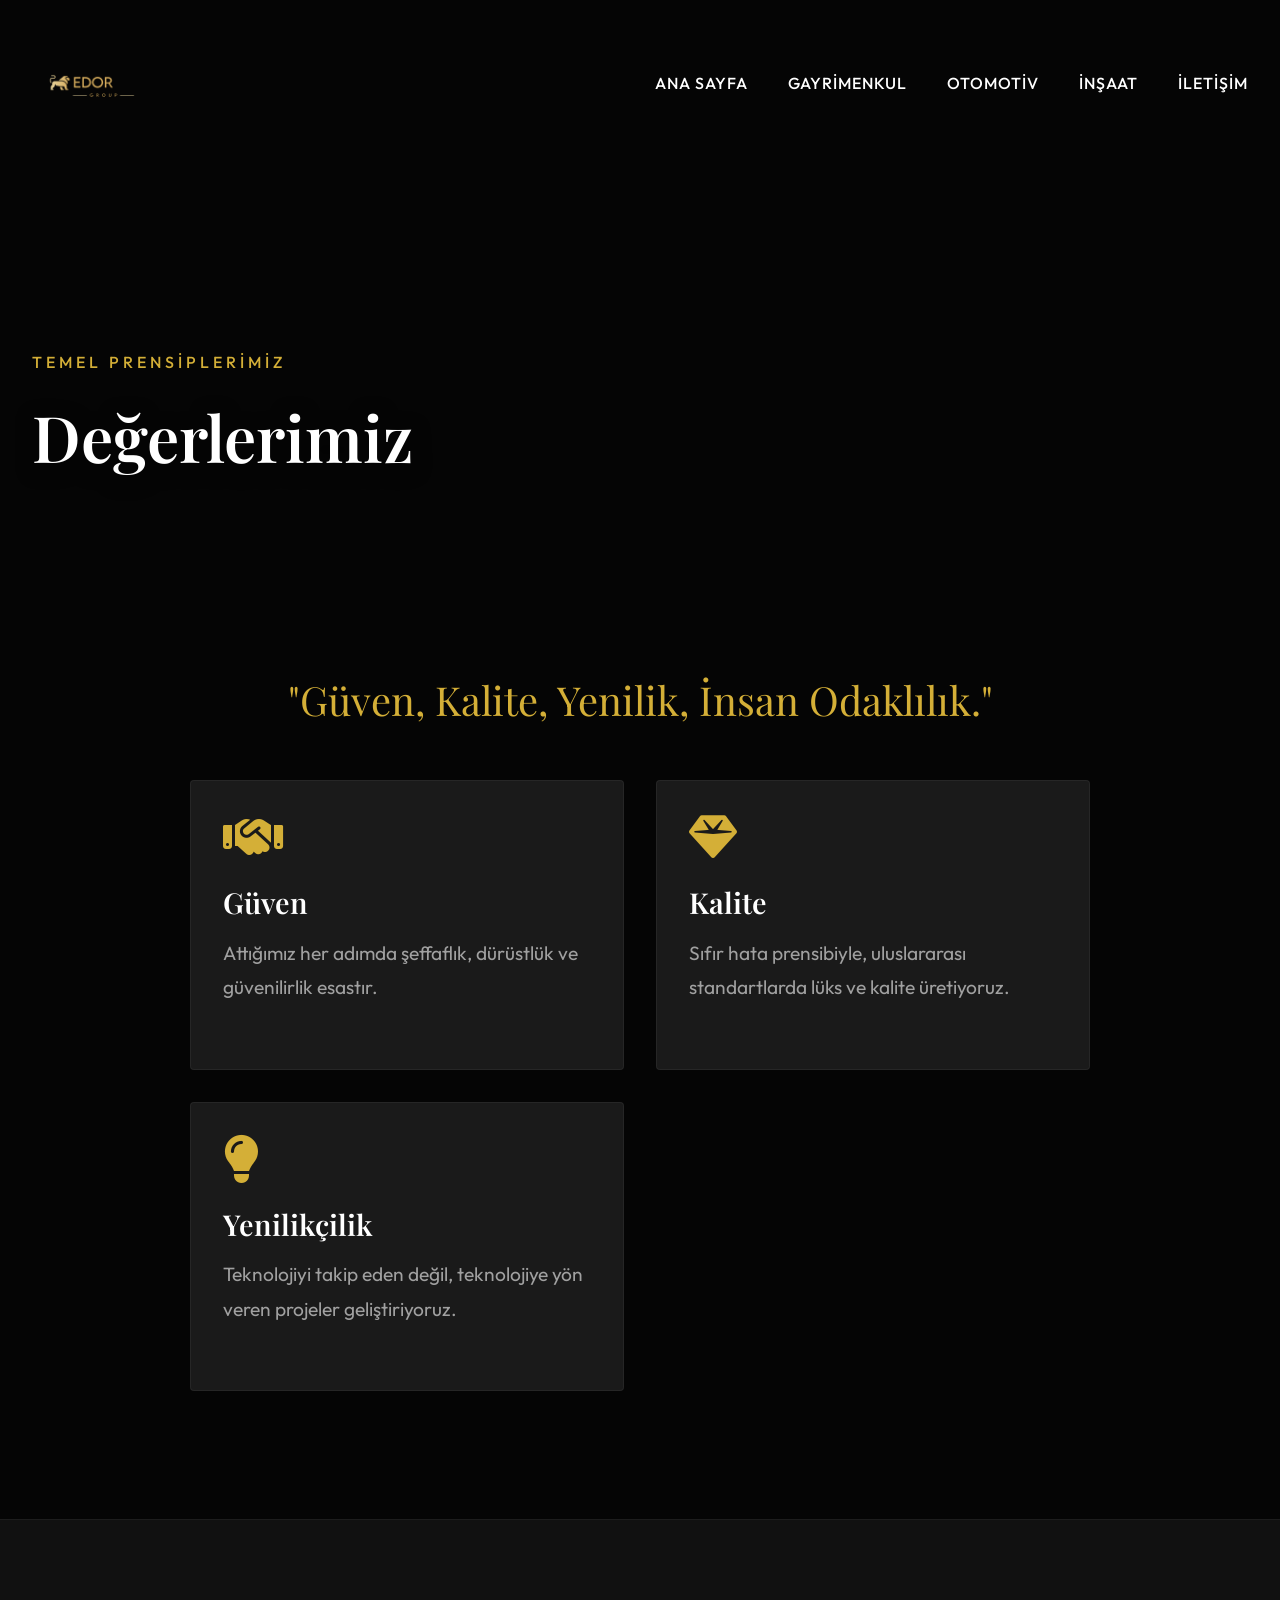
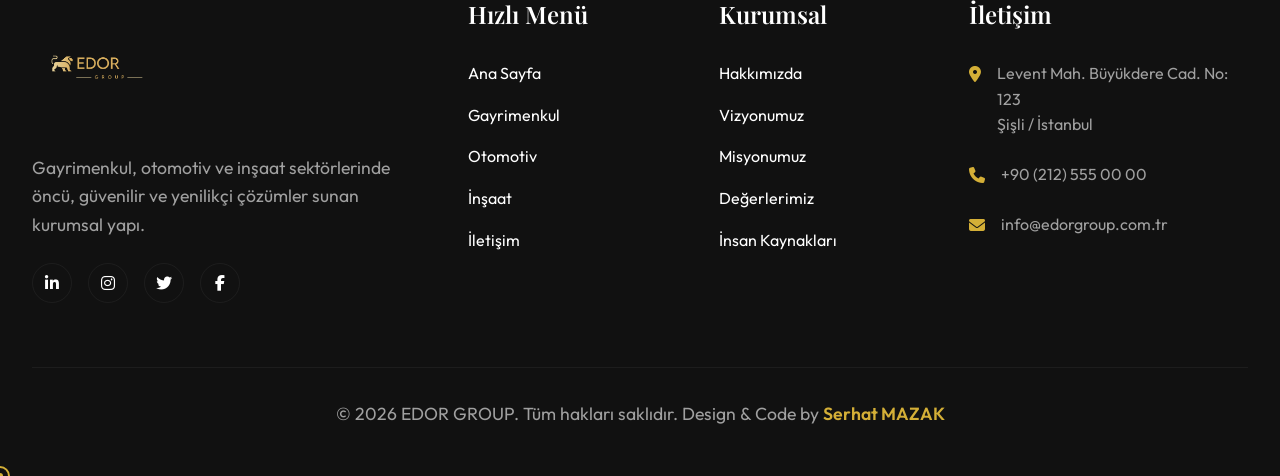
==== degerlerimiz.html @ 17ff3261 "first upload" ====
<!DOCTYPE html>
<html lang="tr">
<head>
    <meta charset="UTF-8">
    <meta name="viewport" content="width=device-width, initial-scale=1.0">
    <meta name="description" content="EDOR GROUP - Değerlerimiz">
    <title>Değerlerimiz | EDOR GROUP</title>
    <link rel="icon" href="assets/images/favicocn.png" type="image/png">
    
    <!-- CSS -->
    <link rel="stylesheet" href="assets/css/style.css">
    
    <!-- AOS Animation -->
    <link href="https://unpkg.com/aos@2.3.1/dist/aos.css" rel="stylesheet">
    
    <!-- Font Awesome -->
    <link rel="stylesheet" href="https://cdnjs.cloudflare.com/ajax/libs/font-awesome/6.4.0/css/all.min.css">
    
    <style>
        .page-header {
            height: 60vh;
            background: linear-gradient(to bottom, rgba(5,5,5,0.4) 0%, rgba(5,5,5,1) 100%), url('https://images.unsplash.com/photo-1552664730-d307ca884978?q=80&w=2070&auto=format&fit=crop') center/cover no-repeat;
            display: flex;
            align-items: flex-end;
            padding-bottom: 4rem;
        }
        
        .corp-content {
            max-width: 900px;
            margin: 0 auto;
            text-align: center;
        }
        
        .corp-content p {
            font-size: 1.2rem;
            line-height: 1.8;
            margin-bottom: 2rem;
            color: var(--text-secondary);
        }
        
        .highlight-text {
            font-family: var(--font-heading);
            font-size: 2.5rem;
            color: var(--accent-gold);
            margin-bottom: 2rem;
        }
    </style>
</head>
<body>

    <!-- Header -->
    <header class="header">
        <div class="container nav-container">
            <a href="index.html" class="logo"><img src="assets/images/logo.png" alt="EDOR GROUP Logo" class="site-logo"></a>
            
            <nav class="nav-links">
                <a href="index.html">Ana Sayfa</a>
                <a href="gayrimenkul.html">Gayrimenkul</a>
                <a href="otomotiv.html">Otomotiv</a>
                <a href="insaat.html">İnşaat</a>
                <a href="iletisim.html">İletişim</a>
            </nav>

            <button class="mobile-menu-btn">
                <div class="hamburger"></div>
            </button>
        </div>
    </header>

    <!-- Page Header -->
    <section class="page-header">
        <div class="container" data-aos="fade-up">
            <span class="hero-subtitle">Temel Prensiplerimiz</span>
            <h1 class="hero-title" style="font-size: 4rem; margin-bottom: 0;">Değerlerimiz</h1>
        </div>
    </section>

    <!-- Content Section -->
    <section class="section">
        <div class="container">
            <div class="corp-content" data-aos="fade-up">
                <div class="highlight-text">"Güven, Kalite, Yenilik, İnsan Odaklılık."</div>
                
            <div class="services-grid" style="margin-top: 3rem; text-align: left;">
                <div class="service-card" style="padding: 2rem;">
                    <i class="fa-solid fa-handshake service-icon"></i>
                    <h3>Güven</h3>
                    <p>Attığımız her adımda şeffaflık, dürüstlük ve güvenilirlik esastır.</p>
                </div>
                <div class="service-card" style="padding: 2rem;">
                    <i class="fa-solid fa-gem service-icon"></i>
                    <h3>Kalite</h3>
                    <p>Sıfır hata prensibiyle, uluslararası standartlarda lüks ve kalite üretiyoruz.</p>
                </div>
                <div class="service-card" style="padding: 2rem;">
                    <i class="fa-solid fa-lightbulb service-icon"></i>
                    <h3>Yenilikçilik</h3>
                    <p>Teknolojiyi takip eden değil, teknolojiye yön veren projeler geliştiriyoruz.</p>
                </div>
            </div>
        
            </div>
        </div>
    </section>

    <!-- Footer -->
    <footer class="footer">
        <div class="container">
            <div class="footer-grid">
                <div class="footer-about">
                    <a href="index.html" class="logo"><img src="assets/images/logo.png" alt="EDOR GROUP Logo" class="site-logo"></a>
                    <p>Gayrimenkul, otomotiv ve inşaat sektörlerinde öncü, güvenilir ve yenilikçi çözümler sunan kurumsal yapı.</p>
                    <div class="footer-socials">
                        <a href="#"><i class="fa-brands fa-linkedin-in"></i></a>
                        <a href="#"><i class="fa-brands fa-instagram"></i></a>
                        <a href="#"><i class="fa-brands fa-twitter"></i></a>
                        <a href="#"><i class="fa-brands fa-facebook-f"></i></a>
                    </div>
                </div>
                
                <div class="footer-links">
                    <h3 class="footer-title">Hızlı Menü</h3>
                    <ul>
                        <li><a href="index.html">Ana Sayfa</a></li>
                        <li><a href="gayrimenkul.html">Gayrimenkul</a></li>
                        <li><a href="otomotiv.html">Otomotiv</a></li>
                        <li><a href="insaat.html">İnşaat</a></li>
                        <li><a href="iletisim.html">İletişim</a></li>
                    </ul>
                </div>
                
                <div class="footer-links">
                    <h3 class="footer-title">Kurumsal</h3>
                    <ul>
                        <li><a href="hakkimizda.html">Hakkımızda</a></li>
                        <li><a href="vizyonumuz.html">Vizyonumuz</a></li>
                        <li><a href="misyonumuz.html">Misyonumuz</a></li>
                        <li><a href="degerlerimiz.html">Değerlerimiz</a></li>
                        <li><a href="insan-kaynaklari.html">İnsan Kaynakları</a></li>
                    </ul>
                </div>
                
                <div class="footer-contact">
                    <h3 class="footer-title">İletişim</h3>
                    <ul>
                        <li>
                            <i class="fa-solid fa-location-dot"></i>
                            <span>Levent Mah. Büyükdere Cad. No: 123<br>Şişli / İstanbul</span>
                        </li>
                        <li>
                            <i class="fa-solid fa-phone"></i>
                            <span>+90 (212) 555 00 00</span>
                        </li>
                        <li>
                            <i class="fa-solid fa-envelope"></i>
                            <span>info@edorgroup.com.tr</span>
                        </li>
                    </ul>
                </div>
            </div>
            
            <div class="footer-bottom">
                <p>&copy; 2026 EDOR GROUP. Tüm hakları saklıdır. Design & Code by <a href="https://serhatmazak.com/" target="_blank" class="footer-credit">Serhat MAZAK</a></p>
            </div>
        </div>
    </footer>

    <!-- Scripts -->
    <script src="https://unpkg.com/aos@2.3.1/dist/aos.js"></script>
    <script src="assets/js/main.js"></script>
</body>
</html>
---- assets/css/style.css ----
@import url('https://fonts.googleapis.com/css2?family=Outfit:wght@300;400;500;600;700&family=Playfair+Display:ital,wght@0,400;0,600;0,700;1,400&display=swap');

:root {
  /* Colors */
  --bg-dark: #050505;
  --bg-secondary: #111111;
  --bg-card: #1a1a1a;
  --text-primary: #ffffff;
  --text-secondary: #a0a0a0;
  --accent-gold: #d4af37;
  --accent-gold-hover: #b5952f;
  
  /* Glassmorphism */
  --glass-bg: rgba(17, 17, 17, 0.7);
  --glass-border: rgba(255, 255, 255, 0.05);
  --glass-shadow: 0 8px 32px 0 rgba(0, 0, 0, 0.37);
  
  /* Typography */
  --font-main: 'Outfit', sans-serif;
  --font-heading: 'Playfair Display', serif;
  
  /* Transitions */
  --transition-smooth: all 0.4s cubic-bezier(0.16, 1, 0.3, 1);
  --transition-bounce: all 0.5s cubic-bezier(0.68, -0.55, 0.26, 1.55);
}

* {
  margin: 0;
  padding: 0;
  box-sizing: border-box;
}

html {
  scroll-behavior: smooth;
  font-size: 16px;
  overflow-x: hidden;
}

body {
  font-family: var(--font-main);
  background-color: var(--bg-dark);
  color: var(--text-primary);
  line-height: 1.6;
  overflow-x: hidden;
  cursor: none; /* Custom cursor */
  width: 100%;
}

/* Custom Cursor */
.cursor {
  width: 20px;
  height: 20px;
  border: 2px solid var(--accent-gold);
  border-radius: 50%;
  position: fixed;
  pointer-events: none;
  z-index: 9999;
  transform: translate(-50%, -50%);
  transition: width 0.3s, height 0.3s, background-color 0.3s;
}

.cursor.hovering {
  width: 40px;
  height: 40px;
  background-color: rgba(212, 175, 55, 0.2);
}

.cursor-dot {
  width: 6px;
  height: 6px;
  background-color: var(--accent-gold);
  border-radius: 50%;
  position: fixed;
  pointer-events: none;
  z-index: 10000;
  transform: translate(-50%, -50%);
}

/* Typography */
h1, h2, h3, h4, h5, h6 {
  font-family: var(--font-heading);
  font-weight: 600;
  line-height: 1.2;
}

h1 {
  font-size: 4rem;
  margin-bottom: 1rem;
}

h2 {
  font-size: 3rem;
  margin-bottom: 1.5rem;
}

h3 {
  font-size: 2rem;
  margin-bottom: 1rem;
}

p {
  color: var(--text-secondary);
  font-size: 1.1rem;
  margin-bottom: 1rem;
}

a {
  text-decoration: none;
  color: inherit;
  transition: var(--transition-smooth);
}

ul {
  list-style: none;
}

img {
  max-width: 100%;
  height: auto;
  display: block;
}

/* Utility Classes */
.container {
  width: 100%;
  max-width: 1320px;
  margin: 0 auto;
  padding: 0 2rem;
}

.section {
  padding: 8rem 0;
}

.text-center {
  text-align: center;
}

.text-gold {
  color: var(--accent-gold);
}

/* Buttons */
.btn {
  display: inline-block;
  padding: 1rem 2.5rem;
  font-family: var(--font-main);
  font-weight: 500;
  font-size: 1rem;
  text-transform: uppercase;
  letter-spacing: 1px;
  cursor: pointer;
  border-radius: 0;
  transition: var(--transition-smooth);
  position: relative;
  overflow: hidden;
  z-index: 1;
}

.btn-primary {
  background-color: var(--accent-gold);
  color: var(--bg-dark);
  border: 1px solid var(--accent-gold);
}

.btn-primary::before {
  content: '';
  position: absolute;
  top: 0;
  left: 0;
  width: 0%;
  height: 100%;
  background-color: var(--text-primary);
  transition: var(--transition-smooth);
  z-index: -1;
}

.btn-primary:hover::before {
  width: 100%;
}

.btn-primary:hover {
  color: var(--bg-dark);
  border-color: var(--text-primary);
}

.btn-outline {
  background-color: transparent;
  color: var(--text-primary);
  border: 1px solid var(--text-primary);
}

.btn-outline:hover {
  background-color: var(--text-primary);
  color: var(--bg-dark);
}

/* Header */
.header {
  position: fixed;
  top: 0;
  left: 0;
  width: 100%;
  z-index: 1000;
  transition: var(--transition-smooth);
  padding: 1.5rem 0;
}

.header.scrolled {
  background: var(--glass-bg);
  backdrop-filter: blur(10px);
  -webkit-backdrop-filter: blur(10px);
  border-bottom: 1px solid var(--glass-border);
  padding: 1rem 0;
  box-shadow: var(--glass-shadow);
}

.nav-container {
  display: flex;
  justify-content: space-between;
  align-items: center;
}

.logo {
  display: flex;
  align-items: center;
}

.site-logo {
  height: 120px;
  width: auto;
  object-fit: contain;
}

.nav-links {
  display: flex;
  gap: 2.5rem;
}

.nav-links a {
  font-size: 1rem;
  font-weight: 500;
  text-transform: uppercase;
  letter-spacing: 1px;
  position: relative;
}

.nav-links a::after {
  content: '';
  position: absolute;
  bottom: -5px;
  left: 0;
  width: 0;
  height: 2px;
  background-color: var(--accent-gold);
  transition: var(--transition-smooth);
}

.nav-links a:hover::after,
.nav-links a.active::after {
  width: 100%;
}

.nav-links a:hover,
.nav-links a.active {
  color: var(--accent-gold);
}

.mobile-menu-btn {
  display: none;
  background: none;
  border: none;
  cursor: pointer;
  z-index: 1001;
}

.hamburger {
  width: 30px;
  height: 2px;
  background-color: var(--text-primary);
  position: relative;
  transition: var(--transition-smooth);
}

.hamburger::before,
.hamburger::after {
  content: '';
  position: absolute;
  left: 0;
  width: 30px;
  height: 2px;
  background-color: var(--text-primary);
  transition: var(--transition-smooth);
}

.hamburger::before {
  top: -8px;
}

.hamburger::after {
  top: 8px;
}

.mobile-menu-btn.active .hamburger {
  background-color: transparent;
}

.mobile-menu-btn.active .hamburger::before {
  top: 0;
  transform: rotate(45deg);
}

.mobile-menu-btn.active .hamburger::after {
  top: 0;
  transform: rotate(-45deg);
}

/* Hero Section */
.hero {
  height: 100vh;
  position: relative;
  display: flex;
  align-items: center;
  justify-content: center;
  overflow: hidden;
}

.hero-bg {
  position: absolute;
  top: 0;
  left: 0;
  width: 100%;
  height: 100%;
  z-index: -2;
  background-color: var(--bg-dark);
}

.hero-bg img, .hero-bg video {
  width: 100%;
  height: 100%;
  object-fit: cover;
  opacity: 0.5;
}

.hero-overlay {
  position: absolute;
  top: 0;
  left: 0;
  width: 100%;
  height: 100%;
  background: linear-gradient(to bottom, rgba(5,5,5,0.3) 0%, rgba(5,5,5,0.9) 100%);
  z-index: -1;
}

.hero-content {
  text-align: center;
  max-width: 900px;
  z-index: 1;
}

.hero-subtitle {
  font-family: var(--font-main);
  text-transform: uppercase;
  letter-spacing: 4px;
  color: var(--accent-gold);
  font-weight: 500;
  margin-bottom: 1.5rem;
  display: block;
}

.hero-title {
  font-size: 5rem;
  margin-bottom: 1.5rem;
  text-shadow: 0 4px 20px rgba(0,0,0,0.5);
}

.hero-text {
  font-size: 1.2rem;
  margin-bottom: 3rem;
  color: var(--text-primary);
  opacity: 0.9;
}

.hero-btns {
  display: flex;
  gap: 1.5rem;
  justify-content: center;
}

/* Services Section */
.services-grid {
  display: grid;
  grid-template-columns: repeat(auto-fit, minmax(300px, 1fr));
  gap: 2rem;
  margin-top: 4rem;
}

.service-card {
  background: var(--bg-card);
  border: 1px solid var(--glass-border);
  padding: 3rem 2rem;
  border-radius: 4px;
  transition: var(--transition-smooth);
  position: relative;
  overflow: hidden;
}

.service-card::before {
  content: '';
  position: absolute;
  top: 0;
  left: 0;
  width: 100%;
  height: 100%;
  background: linear-gradient(45deg, transparent, rgba(212, 175, 55, 0.05), transparent);
  transform: translateX(-100%);
  transition: transform 0.6s;
}

.service-card:hover::before {
  transform: translateX(100%);
}

.service-card:hover {
  transform: translateY(-10px);
  box-shadow: var(--glass-shadow);
  border-color: rgba(212, 175, 55, 0.3);
}

.service-icon {
  font-size: 3rem;
  color: var(--accent-gold);
  margin-bottom: 1.5rem;
  display: inline-block;
  transition: var(--transition-smooth);
}

.service-card:hover .service-icon {
  transform: scale(1.1);
}

.service-card h3 {
  font-size: 1.8rem;
  margin-bottom: 1rem;
}

.service-card p {
  margin-bottom: 2rem;
}

.btn-link {
  color: var(--accent-gold);
  text-transform: uppercase;
  font-size: 0.9rem;
  font-weight: 600;
  letter-spacing: 1px;
  display: flex;
  align-items: center;
  gap: 0.5rem;
}

.btn-link i {
  transition: var(--transition-smooth);
}

.btn-link:hover i {
  transform: translateX(5px);
}

/* Corporate Section */
.corporate-wrap {
  display: grid;
  grid-template-columns: 1fr 1fr;
  gap: 4rem;
  align-items: center;
}

.corporate-img {
  position: relative;
}

.corporate-img img {
  border-radius: 4px;
  position: relative;
  z-index: 1;
}

.corporate-img::after {
  content: '';
  position: absolute;
  top: -20px;
  right: -20px;
  width: 100%;
  height: 100%;
  border: 2px solid var(--accent-gold);
  z-index: 0;
  border-radius: 4px;
}

.section-subtitle {
  color: var(--accent-gold);
  text-transform: uppercase;
  letter-spacing: 2px;
  font-size: 0.9rem;
  margin-bottom: 1rem;
  display: block;
}

/* Statistics */
.stats-section {
  background-color: var(--bg-secondary);
  border-top: 1px solid var(--glass-border);
  border-bottom: 1px solid var(--glass-border);
}

.stats-grid {
  display: grid;
  grid-template-columns: repeat(auto-fit, minmax(200px, 1fr));
  gap: 2rem;
  text-align: center;
}

.stat-item {
  padding: 2rem;
}

.stat-number {
  font-family: var(--font-heading);
  font-size: 3.5rem;
  color: var(--accent-gold);
  font-weight: 700;
  margin-bottom: 0.5rem;
  display: flex;
  justify-content: center;
  align-items: center;
}

.stat-text {
  text-transform: uppercase;
  letter-spacing: 1px;
  font-size: 0.9rem;
  color: var(--text-primary);
}

/* CTA Section */
.cta-section {
  background: linear-gradient(rgba(5,5,5,0.8), rgba(5,5,5,0.8)), url('../images/cta-bg.jpg') center/cover no-repeat;
  text-align: center;
  padding: 8rem 0;
  position: relative;
}

.cta-section::before {
  content: '';
  position: absolute;
  top: 0;
  left: 0;
  width: 100%;
  height: 100%;
  background: radial-gradient(circle, rgba(212,175,55,0.1) 0%, rgba(5,5,5,0) 70%);
}

.cta-content {
  position: relative;
  z-index: 1;
  max-width: 800px;
  margin: 0 auto;
}

.cta-content h2 {
  font-size: 3.5rem;
}

/* Footer */
.footer {
  background-color: var(--bg-secondary);
  padding: 5rem 0 2rem;
  border-top: 1px solid var(--glass-border);
}

.footer-grid {
  display: grid;
  grid-template-columns: 2fr 1fr 1fr 1.5fr;
  gap: 4rem;
  margin-bottom: 4rem;
}

.footer-about .site-logo {
  height: 130px;
  margin-bottom: 1.5rem;
}

.footer-about p {
  margin-top: 0;
}

.footer-socials {
  display: flex;
  gap: 1rem;
  margin-top: 1.5rem;
}

.footer-socials a {
  width: 40px;
  height: 40px;
  border: 1px solid var(--glass-border);
  display: flex;
  align-items: center;
  justify-content: center;
  border-radius: 50%;
  transition: var(--transition-smooth);
}

.footer-socials a:hover {
  background-color: var(--accent-gold);
  color: var(--bg-dark);
  border-color: var(--accent-gold);
}

.footer-title {
  font-family: var(--font-heading);
  font-size: 1.5rem;
  margin-bottom: 2rem;
  color: var(--text-primary);
}

.footer-links li {
  margin-bottom: 1rem;
}

.footer-links a:hover {
  color: var(--accent-gold);
  padding-left: 5px;
}

.footer-contact li {
  display: flex;
  align-items: flex-start;
  gap: 1rem;
  margin-bottom: 1.5rem;
  color: var(--text-secondary);
}

.footer-contact i {
  color: var(--accent-gold);
  margin-top: 5px;
}

.footer-bottom {
  text-align: center;
  padding-top: 2rem;
  border-top: 1px solid var(--glass-border);
  color: var(--text-secondary);
  font-size: 0.9rem;
}

/* Footer Credit */
.footer-credit {
  color: var(--accent-gold);
  font-weight: 600;
  position: relative;
  transition: var(--transition-smooth);
}

.footer-credit::after {
  content: '';
  position: absolute;
  bottom: -2px;
  left: 0;
  width: 0;
  height: 2px;
  background-color: var(--accent-gold);
  transition: var(--transition-smooth);
}

.footer-credit:hover::after {
  width: 100%;
}

.footer-credit:hover {
  text-shadow: 0 0 10px rgba(212, 175, 55, 0.5);
}

/* Responsive */
@media (max-width: 991px) {
  h1 { font-size: 3rem; }
  h2 { font-size: 2.5rem; }
  .hero-title { font-size: 3.5rem; }
  
  .corporate-wrap {
    grid-template-columns: 1fr;
  }
  
  .footer-grid {
    grid-template-columns: 1fr 1fr;
  }
}

body.menu-open {
  overflow: hidden;
}

/* Hide mobile specific nav items on desktop */
.mobile-menu-header, .mobile-menu-footer {
  display: none;
}

@media (max-width: 768px) {
  body { cursor: auto; }
  .cursor, .cursor-dot { display: none; }
  
  .header {
    padding: 1rem 0;
  }
  
  .site-logo {
    height: 60px;
  }
  
  .mobile-menu-btn { 
    display: block; 
    position: relative;
    z-index: 1002;
  }
  
  .menu-overlay {
    position: fixed;
    top: 0;
    left: 0;
    width: 100vw;
    height: 100vh;
    background: rgba(0, 0, 0, 0.6);
    backdrop-filter: blur(5px);
    -webkit-backdrop-filter: blur(5px);
    z-index: 998;
    opacity: 0;
    visibility: hidden;
    transition: var(--transition-smooth);
  }

  .menu-overlay.active {
    opacity: 1;
    visibility: visible;
  }
  
  .nav-links {
    position: fixed;
    top: 0;
    right: 0;
    width: 75%;
    max-width: 320px;
    height: 100vh;
    background: var(--bg-card);
    border-left: 1px solid var(--glass-border);
    box-shadow: -10px 0 30px rgba(0,0,0,0.5);
    flex-direction: column;
    justify-content: flex-start;
    align-items: flex-start;
    padding: 5rem 1.5rem 1.5rem 1.5rem;
    transform: translateX(100%);
    transition: transform 0.5s cubic-bezier(0.77, 0, 0.175, 1);
    z-index: 1000;
    overflow-y: auto;
  }
  
  .nav-links.active {
    transform: translateX(0);
  }
  
  .nav-links a {
    font-size: 1.2rem;
    margin: 1rem 0;
    width: 100%;
  }

  .mobile-menu-header {
    display: block;
    margin-bottom: 2rem;
    width: 100%;
    padding-bottom: 1rem;
    border-bottom: 1px solid var(--glass-border);
  }

  .mobile-menu-header .site-logo {
    height: 50px;
  }

  .mobile-menu-footer {
    display: flex;
    flex-direction: column;
    margin-top: auto;
    width: 100%;
    padding-top: 2rem;
    gap: 1.5rem;
  }

  .mobile-socials {
    margin-top: 0;
    justify-content: flex-start;
  }

  .mobile-contact-btn {
    text-align: center;
    width: 100%;
    padding: 1rem;
    font-size: 0.9rem;
    display: block;
  }
  
  h1 { font-size: 2.5rem; }
  h2 { font-size: 2rem; }
  .hero-title { font-size: 2.8rem; }
  .hero-text { font-size: 1rem; }
  
  .hero-btns {
    flex-direction: column;
  }
  
  .footer-grid {
    grid-template-columns: 1fr;
    gap: 2rem;
  }
  
  .services-grid {
    grid-template-columns: 1fr;
  }
  
  .stats-grid {
    grid-template-columns: 1fr;
    gap: 3rem;
  }
}
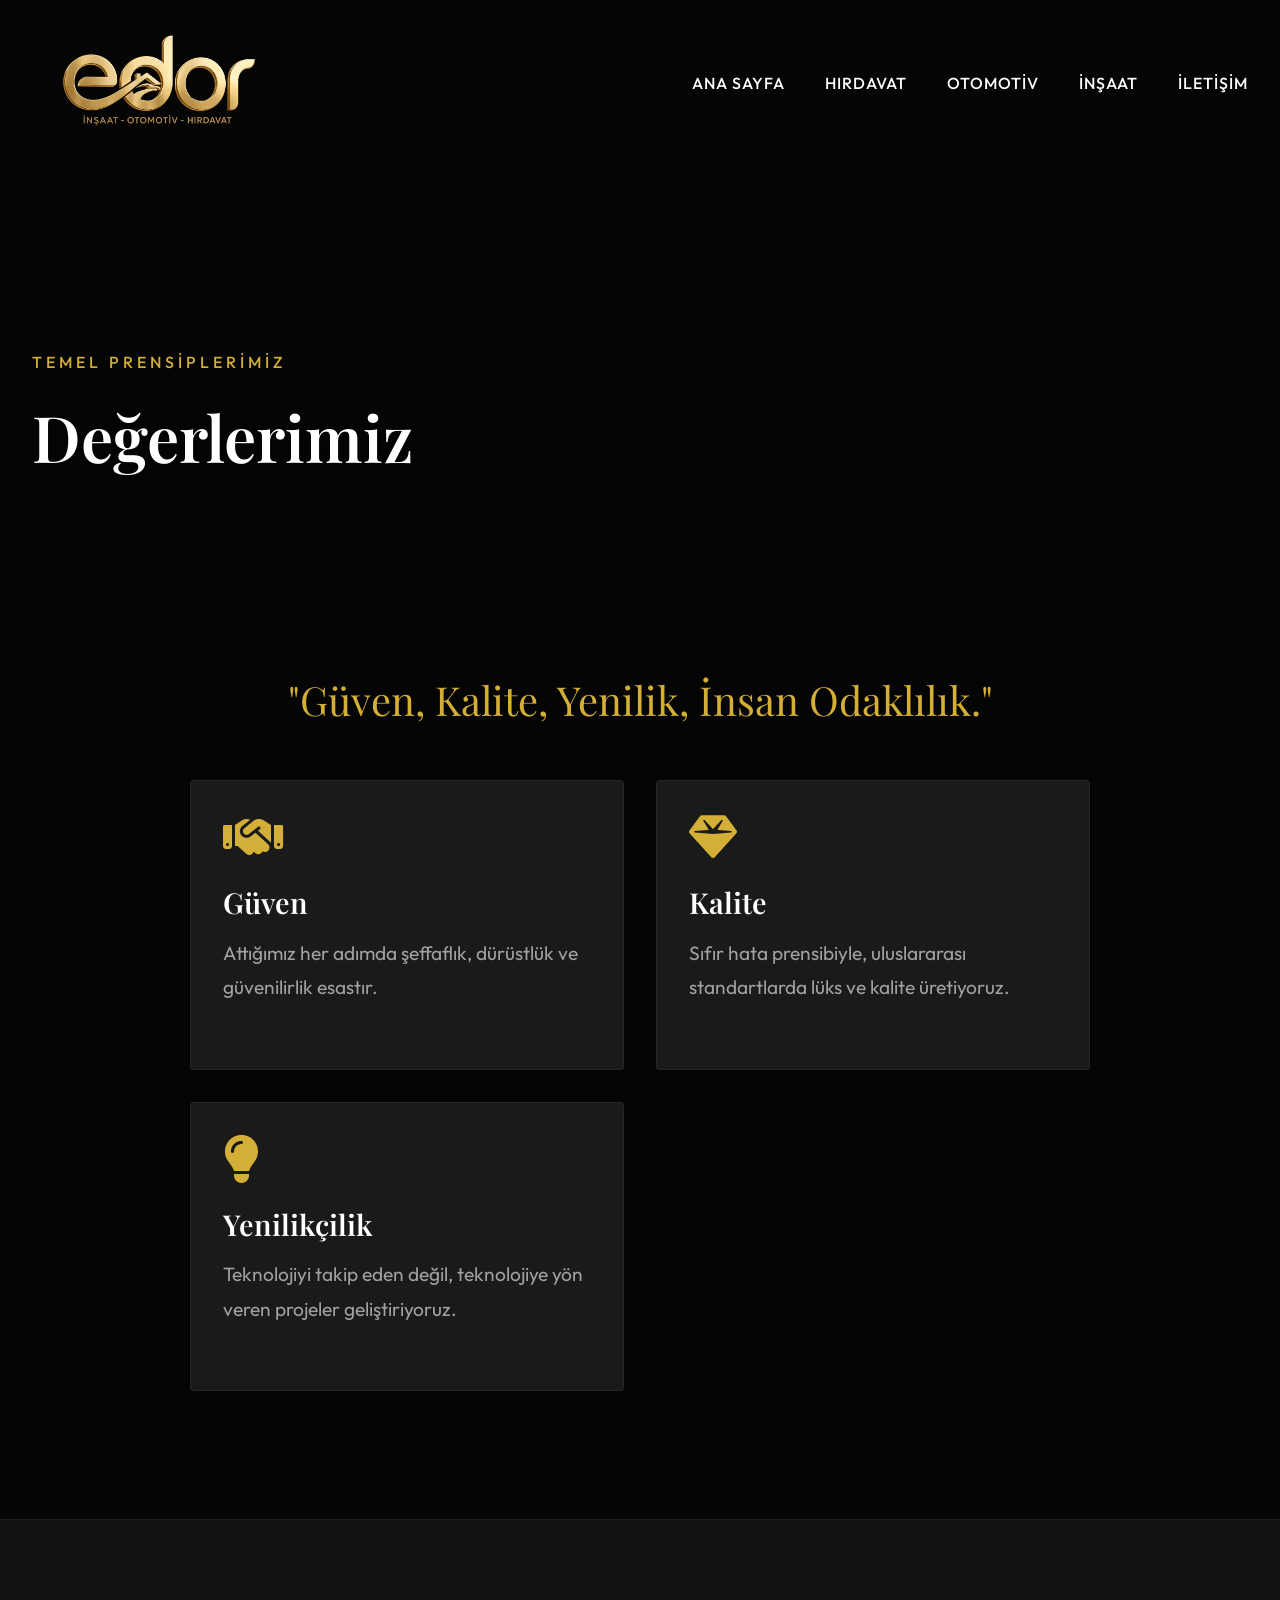
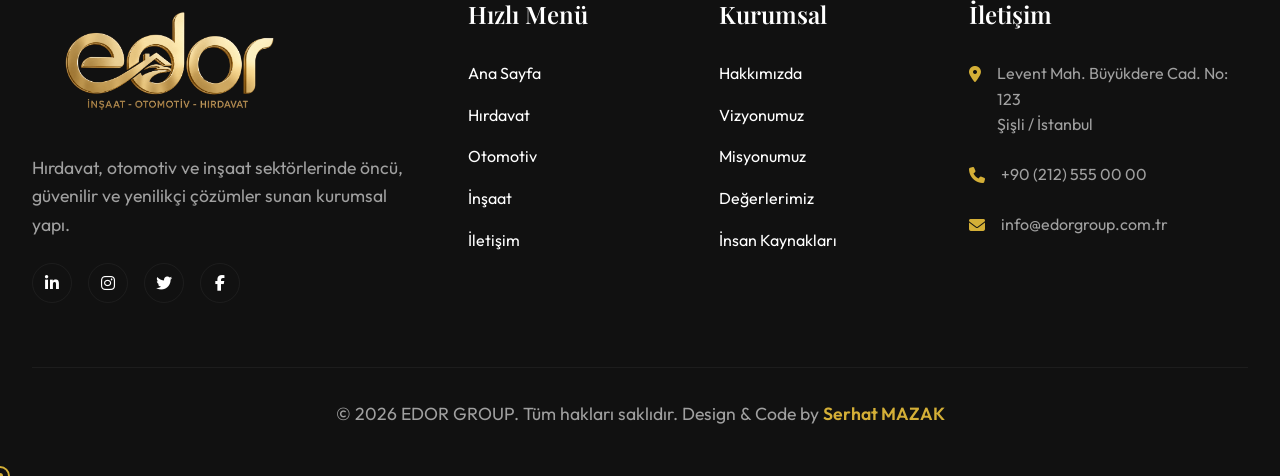
==== commit 46dea6d7: "site update" ====
--- a/degerlerimiz.html
+++ b/degerlerimiz.html
@@ -48,14 +48,23 @@
 </head>
 <body>
 
+    <!-- Preloader -->
+    <div id="preloader">
+        <img src="assets/images/edorlogo.png" alt="Loading..." class="loader-logo">
+    </div>
+
+    <!-- Scroll Progress -->
+    <div id="scroll-progress"></div>
+
+
     <!-- Header -->
     <header class="header">
         <div class="container nav-container">
-            <a href="index.html" class="logo"><img src="assets/images/logo.png" alt="EDOR GROUP Logo" class="site-logo"></a>
+            <a href="index.html" class="logo"><img src="assets/images/edorlogo.png" alt="EDOR GROUP Logo" class="site-logo"></a>
             
             <nav class="nav-links">
                 <a href="index.html">Ana Sayfa</a>
-                <a href="gayrimenkul.html">Gayrimenkul</a>
+                <a href="hirdavat.html">Hırdavat</a>
                 <a href="otomotiv.html">Otomotiv</a>
                 <a href="insaat.html">İnşaat</a>
                 <a href="iletisim.html">İletişim</a>
@@ -108,8 +117,8 @@
         <div class="container">
             <div class="footer-grid">
                 <div class="footer-about">
-                    <a href="index.html" class="logo"><img src="assets/images/logo.png" alt="EDOR GROUP Logo" class="site-logo"></a>
-                    <p>Gayrimenkul, otomotiv ve inşaat sektörlerinde öncü, güvenilir ve yenilikçi çözümler sunan kurumsal yapı.</p>
+                    <a href="index.html" class="logo"><img src="assets/images/edorlogo.png" alt="EDOR GROUP Logo" class="site-logo"></a>
+                    <p>Hırdavat, otomotiv ve inşaat sektörlerinde öncü, güvenilir ve yenilikçi çözümler sunan kurumsal yapı.</p>
                     <div class="footer-socials">
                         <a href="#"><i class="fa-brands fa-linkedin-in"></i></a>
                         <a href="#"><i class="fa-brands fa-instagram"></i></a>
@@ -122,7 +131,7 @@
                     <h3 class="footer-title">Hızlı Menü</h3>
                     <ul>
                         <li><a href="index.html">Ana Sayfa</a></li>
-                        <li><a href="gayrimenkul.html">Gayrimenkul</a></li>
+                        <li><a href="hirdavat.html">Hırdavat</a></li>
                         <li><a href="otomotiv.html">Otomotiv</a></li>
                         <li><a href="insaat.html">İnşaat</a></li>
                         <li><a href="iletisim.html">İletişim</a></li>
--- a/assets/css/style.css
+++ b/assets/css/style.css
@@ -710,11 +710,17 @@
   .cursor, .cursor-dot { display: none; }
   
   .header {
-    padding: 1rem 0;
+    padding: 0.8rem 0;
+  }
+  
+  .header.scrolled {
+    padding: 0.6rem 0;
   }
   
   .site-logo {
-    height: 60px;
+    height: 40px;
+    max-width: 220px;
+    object-fit: contain;
   }
   
   .mobile-menu-btn { 
@@ -814,6 +820,15 @@
   
   .hero-btns {
     flex-direction: column;
+    width: 100%;
+    gap: 1rem;
+  }
+  
+  .hero-btns .btn {
+    width: 100%;
+    text-align: center;
+    padding: 1rem;
+    font-size: 0.9rem;
   }
   
   .footer-grid {
@@ -830,3 +845,227 @@
     gap: 3rem;
   }
 }
+
+
+/* =========================================
+   PREMIUM REDESIGN ADDITIONS
+   ========================================= */
+
+/* Preloader */
+#preloader {
+  position: fixed;
+  top: 0;
+  left: 0;
+  width: 100%;
+  height: 100%;
+  background-color: #050505;
+  z-index: 99999;
+  display: flex;
+  justify-content: center;
+  align-items: center;
+  transition: opacity 0.8s ease, visibility 0.8s ease;
+}
+
+#preloader.loaded {
+  opacity: 0;
+  visibility: hidden;
+}
+
+.loader-logo {
+  width: 150px;
+  animation: pulse 2s infinite;
+}
+
+@keyframes pulse {
+  0% { transform: scale(1); opacity: 0.8; }
+  50% { transform: scale(1.1); opacity: 1; }
+  100% { transform: scale(1); opacity: 0.8; }
+}
+
+/* Scroll Progress Bar */
+#scroll-progress {
+  position: fixed;
+  top: 0;
+  left: 0;
+  width: 0%;
+  height: 3px;
+  background: linear-gradient(90deg, #d4af37, #fdf0a6);
+  z-index: 10000;
+  transition: width 0.1s ease;
+}
+
+/* Timeline (Insaat) */
+.timeline {
+  position: relative;
+  max-width: 1200px;
+  margin: 0 auto;
+  padding: 40px 0;
+}
+
+.timeline::after {
+  content: '';
+  position: absolute;
+  width: 2px;
+  background-color: var(--accent-gold);
+  top: 0;
+  bottom: 0;
+  left: 50%;
+  margin-left: -1px;
+}
+
+.timeline-item {
+  padding: 10px 40px;
+  position: relative;
+  background-color: inherit;
+  width: 50%;
+}
+
+.timeline-item::after {
+  content: '';
+  position: absolute;
+  width: 20px;
+  height: 20px;
+  right: -10px;
+  background-color: var(--bg-dark);
+  border: 4px solid var(--accent-gold);
+  top: 15px;
+  border-radius: 50%;
+  z-index: 1;
+}
+
+.left { left: 0; }
+.right { left: 50%; }
+
+.right::after { left: -10px; }
+
+.timeline-content {
+  padding: 20px 30px;
+  background-color: var(--bg-card);
+  position: relative;
+  border-radius: 6px;
+  border: 1px solid var(--glass-border);
+  box-shadow: var(--glass-shadow);
+  transition: var(--transition-smooth);
+}
+
+.timeline-content:hover {
+  transform: translateY(-5px);
+  border-color: var(--accent-gold);
+}
+
+@media screen and (max-width: 600px) {
+  .timeline::after { left: 31px; }
+  .timeline-item { width: 100%; padding-left: 70px; padding-right: 25px; }
+  .timeline-item::after { left: 21px; }
+  .right { left: 0%; }
+}
+
+/* Updated Cinematic Premium Hero */
+.parallax-hero {
+  height: 100vh;
+  display: flex;
+  align-items: center;
+  position: relative;
+  overflow: hidden;
+}
+
+.video-slider {
+  position: absolute;
+  top: 0;
+  left: 0;
+  width: 100%;
+  height: 100%;
+  z-index: -2;
+}
+
+.hero-video-bg {
+  position: absolute;
+  top: 0;
+  left: 0;
+  width: 100%;
+  height: 100%;
+  object-fit: cover;
+  opacity: 0;
+  visibility: hidden;
+  transition: opacity 1.5s ease-in-out, visibility 1.5s ease-in-out, transform 8s linear;
+  transform: scale(1);
+}
+
+.hero-video-bg.active {
+  opacity: 1;
+  visibility: visible;
+  transform: scale(1.08);
+}
+
+/* Product Cards for Hirdavat & Otomotiv */
+.product-card {
+  background: var(--bg-card);
+  border: 1px solid var(--glass-border);
+  border-radius: 8px;
+  overflow: hidden;
+  transition: var(--transition-smooth);
+  position: relative;
+}
+
+.product-card:hover {
+  transform: translateY(-10px);
+  box-shadow: 0 15px 40px rgba(0,0,0,0.5);
+  border-color: rgba(212, 175, 55, 0.4);
+}
+
+.product-img {
+  width: 100%;
+  height: 250px;
+  object-fit: cover;
+  transition: var(--transition-smooth);
+}
+
+.product-card:hover .product-img {
+  transform: scale(1.05);
+}
+
+.product-info {
+  padding: 2rem;
+}
+
+.product-category {
+  color: var(--accent-gold);
+  font-size: 0.85rem;
+  text-transform: uppercase;
+  letter-spacing: 2px;
+  margin-bottom: 0.5rem;
+  display: block;
+}
+
+.product-title {
+  font-size: 1.5rem;
+  margin-bottom: 1rem;
+}
+
+.product-desc {
+  color: var(--text-secondary);
+  font-size: 1rem;
+  margin-bottom: 1.5rem;
+}
+
+.tech-specs {
+  border-top: 1px solid var(--glass-border);
+  padding-top: 1.5rem;
+  display: grid;
+  grid-template-columns: 1fr 1fr;
+  gap: 1rem;
+}
+
+.spec-item {
+  font-size: 0.9rem;
+}
+
+.spec-label {
+  color: var(--text-secondary);
+  display: block;
+}
+
+.spec-val {
+  color: var(--text-primary);
+  font-weight: 500;
+}
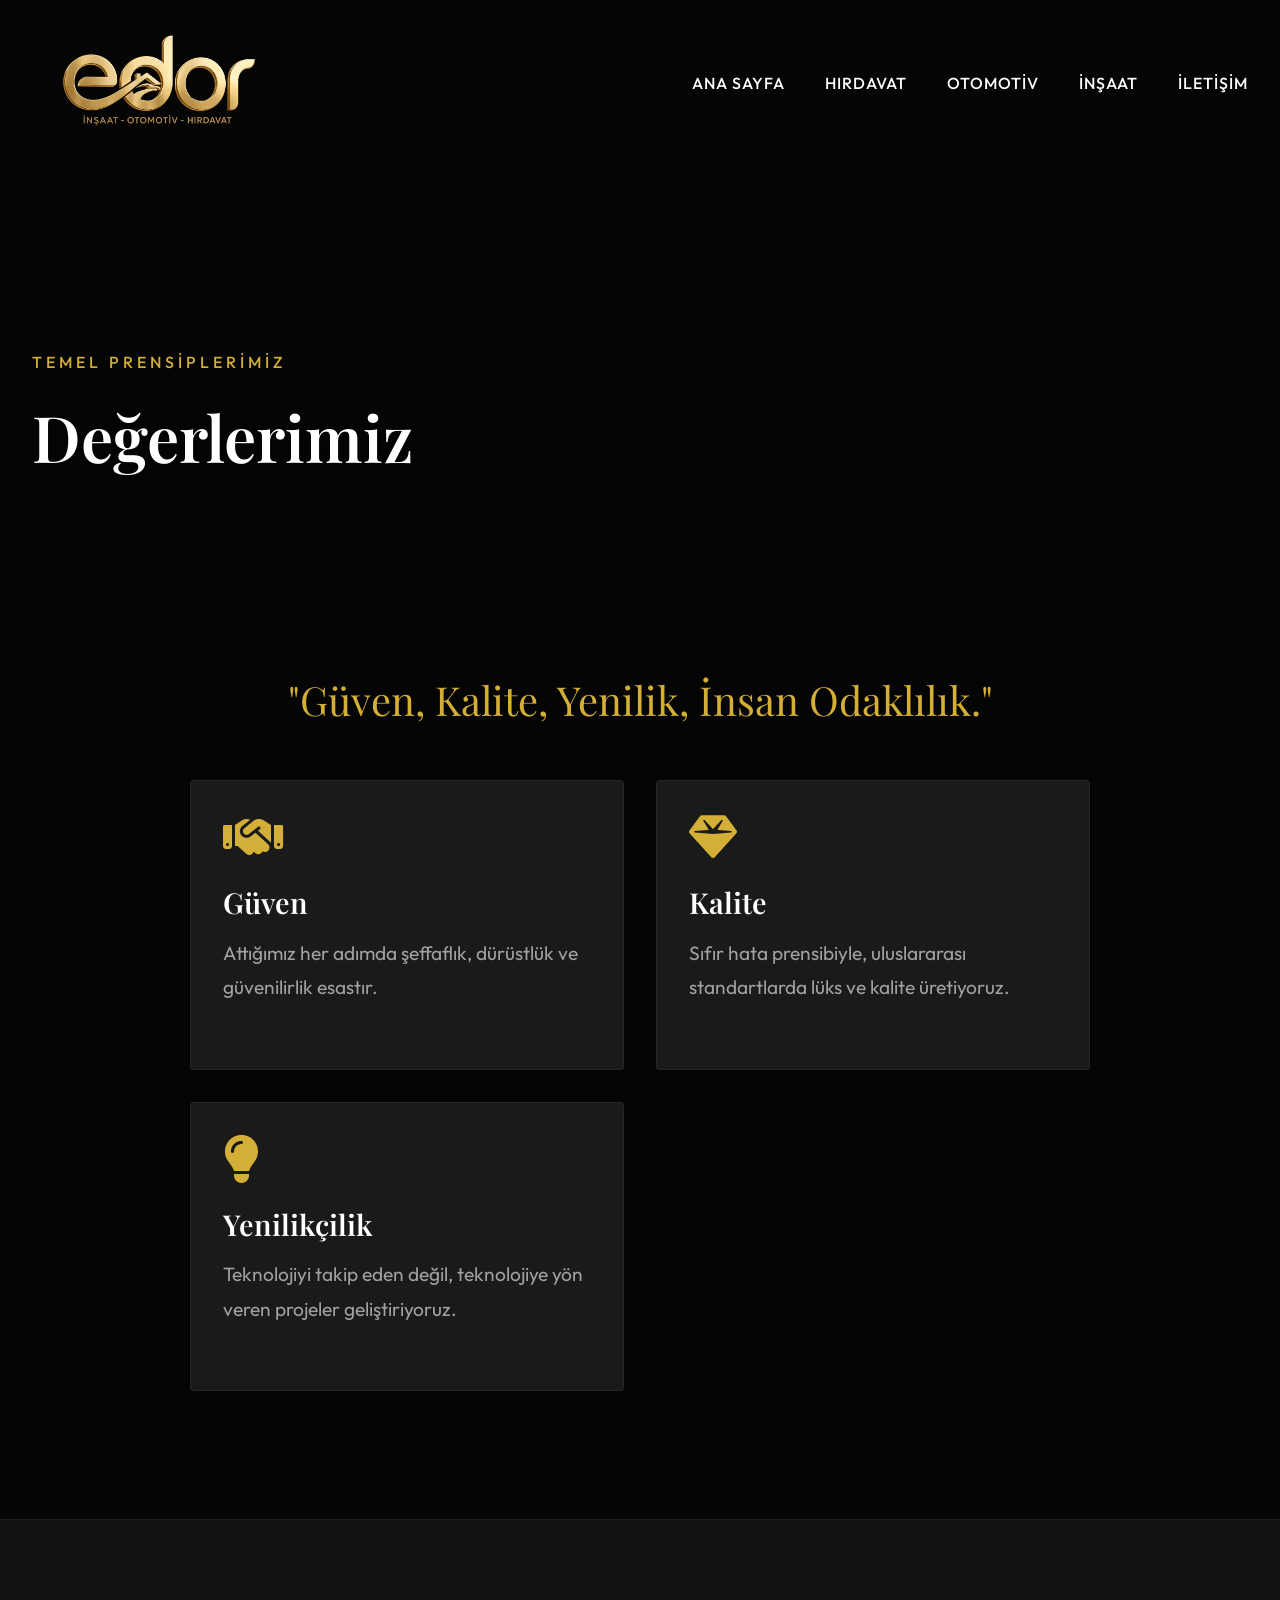
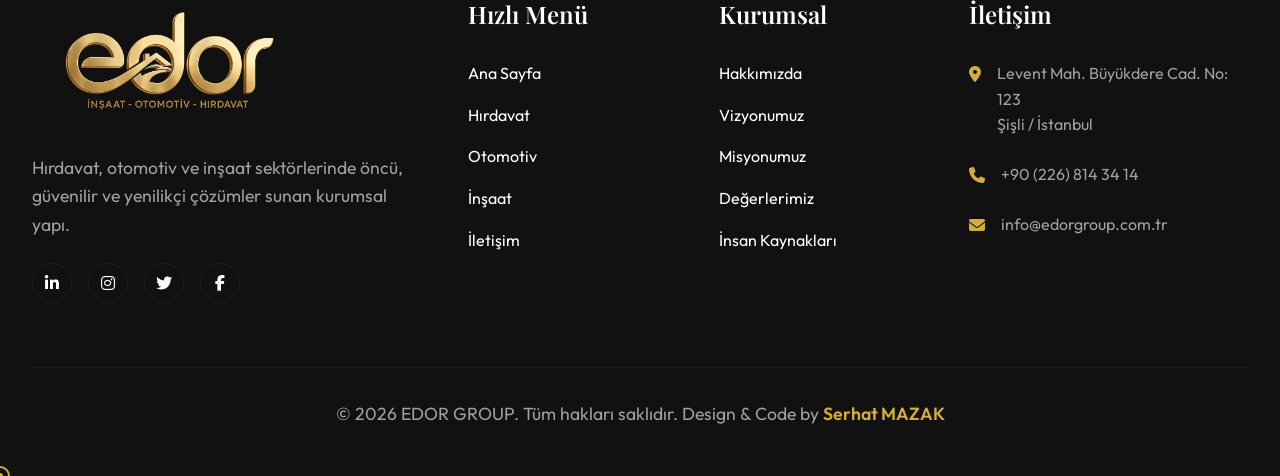
==== commit de9cf6e4: "update projects insaat" ====
--- a/degerlerimiz.html
+++ b/degerlerimiz.html
@@ -158,7 +158,7 @@
                         </li>
                         <li>
                             <i class="fa-solid fa-phone"></i>
-                            <span>+90 (212) 555 00 00</span>
+                            <span>+90 (226) 814 34 14</span>
                         </li>
                         <li>
                             <i class="fa-solid fa-envelope"></i>
--- a/assets/css/style.css
+++ b/assets/css/style.css
@@ -1069,3 +1069,496 @@
   color: var(--text-primary);
   font-weight: 500;
 }
+
+
+/* Brands Section */
+.brands-grid {
+  display: grid;
+  grid-template-columns: repeat(auto-fit, minmax(150px, 1fr));
+  gap: 2rem;
+  align-items: center;
+  justify-items: center;
+  margin-top: 3rem;
+}
+
+.brand-item {
+  width: 100%;
+  max-width: 150px;
+  height: 80px;
+  display: flex;
+  align-items: center;
+  justify-content: center;
+  background: var(--bg-card);
+  border: 1px solid var(--glass-border);
+  border-radius: 8px;
+  padding: 1rem;
+  transition: var(--transition-smooth);
+}
+
+.brand-item img {
+  max-height: 100%;
+  max-width: 100%;
+  filter: grayscale(100%) opacity(0.7);
+  transition: var(--transition-smooth);
+}
+
+.brand-item:hover {
+  transform: translateY(-5px);
+  border-color: var(--accent-gold);
+  box-shadow: 0 10px 25px rgba(212, 175, 55, 0.15);
+}
+
+.brand-item:hover img {
+  filter: grayscale(0%) opacity(1);
+}
+
+/* Enhanced Product Card Hover */
+.product-card::after {
+  content: '';
+  position: absolute;
+  top: 0;
+  left: 0;
+  width: 100%;
+  height: 100%;
+  box-shadow: inset 0 0 0 1px rgba(212, 175, 55, 0);
+  transition: var(--transition-smooth);
+  border-radius: 8px;
+  pointer-events: none;
+}
+
+.product-card:hover::after {
+  box-shadow: inset 0 0 0 1px rgba(212, 175, 55, 0.5);
+}
+
+.product-card:hover {
+  box-shadow: 0 20px 50px rgba(0,0,0,0.7), 0 0 20px rgba(212, 175, 55, 0.1);
+}
+
+.brand-tags {
+  display: flex;
+  gap: 0.5rem;
+  flex-wrap: wrap;
+  margin-top: 1rem;
+}
+
+.brand-tag {
+  background: rgba(212, 175, 55, 0.1);
+  color: var(--accent-gold);
+  padding: 0.2rem 0.6rem;
+  border-radius: 4px;
+  font-size: 0.8rem;
+  font-weight: 500;
+  border: 1px solid rgba(212, 175, 55, 0.3);
+}
+
+.product-list {
+  list-style: none;
+  margin-bottom: 1.5rem;
+  color: var(--text-secondary);
+}
+
+.product-list li {
+  position: relative;
+  padding-left: 1.5rem;
+  margin-bottom: 0.3rem;
+  font-size: 0.95rem;
+}
+
+.product-list li::before {
+  content: '✓';
+  position: absolute;
+  left: 0;
+  color: var(--accent-gold);
+  font-weight: bold;
+}
+
+
+/* Premium Project Cards */
+.premium-project-card {
+  background: var(--bg-card);
+  border: 1px solid var(--glass-border);
+  border-radius: 8px;
+  overflow: hidden;
+  transition: var(--transition-smooth);
+  position: relative;
+  display: flex;
+  flex-direction: column;
+}
+
+.premium-project-card:hover {
+  transform: translateY(-10px);
+  box-shadow: 0 20px 50px rgba(0,0,0,0.7), 0 0 20px rgba(212, 175, 55, 0.2);
+  border-color: rgba(212, 175, 55, 0.5);
+}
+
+.project-img-wrapper {
+  position: relative;
+  width: 100%;
+  height: 350px;
+  overflow: hidden;
+}
+
+.project-img-wrapper img {
+  width: 100%;
+  height: 100%;
+  object-fit: cover;
+  transition: transform 0.6s ease;
+}
+
+.premium-project-card:hover .project-img-wrapper img {
+  transform: scale(1.08);
+}
+
+.project-img-overlay {
+  position: absolute;
+  top: 0; left: 0; right: 0; bottom: 0;
+  background: rgba(5,5,5,0.4);
+  display: flex;
+  align-items: center;
+  justify-content: center;
+  opacity: 0;
+  transition: var(--transition-smooth);
+}
+
+.premium-project-card:hover .project-img-overlay {
+  opacity: 1;
+}
+
+.btn-gallery {
+  background: rgba(212, 175, 55, 0.9);
+  color: var(--bg-dark);
+  padding: 0.8rem 1.5rem;
+  border-radius: 30px;
+  font-weight: 600;
+  cursor: pointer;
+  transform: translateY(20px);
+  transition: var(--transition-bounce);
+  border: none;
+  font-family: var(--font-main);
+  text-transform: uppercase;
+  letter-spacing: 1px;
+  font-size: 0.9rem;
+  display: flex;
+  align-items: center;
+  gap: 0.5rem;
+}
+
+.btn-gallery:hover {
+  background: #fff;
+}
+
+.premium-project-card:hover .btn-gallery {
+  transform: translateY(0);
+}
+
+.project-details {
+  padding: 2.5rem;
+  flex-grow: 1;
+  display: flex;
+  flex-direction: column;
+}
+
+.project-meta-grid {
+  display: grid;
+  grid-template-columns: 1fr 1fr;
+  gap: 1rem;
+  margin-top: 1.5rem;
+  margin-bottom: 2rem;
+  padding: 1.5rem 0;
+  border-top: 1px solid var(--glass-border);
+  border-bottom: 1px solid var(--glass-border);
+}
+
+.meta-item {
+  display: flex;
+  flex-direction: column;
+}
+
+.meta-label {
+  font-size: 0.8rem;
+  color: var(--text-secondary);
+  text-transform: uppercase;
+  letter-spacing: 1px;
+}
+
+.meta-value {
+  font-size: 1rem;
+  color: var(--text-primary);
+  font-weight: 500;
+}
+
+.project-status-list {
+  list-style: none;
+  margin-top: auto;
+}
+
+.project-status-list li {
+  position: relative;
+  padding-left: 1.8rem;
+  margin-bottom: 0.5rem;
+  font-size: 0.95rem;
+  color: #ccc;
+}
+
+.project-status-list li::before {
+  content: '\f00c';
+  font-family: 'Font Awesome 6 Free';
+  font-weight: 900;
+  position: absolute;
+  left: 0;
+  color: var(--accent-gold);
+}
+
+/* Lightbox Gallery */
+.lightbox {
+  position: fixed;
+  top: 0; left: 0; right: 0; bottom: 0;
+  background: rgba(5,5,5,0.98);
+  z-index: 9999;
+  display: none;
+  flex-direction: column;
+  justify-content: center;
+  align-items: center;
+  opacity: 0;
+  transition: opacity 0.3s ease;
+}
+
+.lightbox.active {
+  display: flex;
+  opacity: 1;
+}
+
+.lightbox-content {
+  position: relative;
+  width: 90%;
+  max-width: 1200px;
+  height: 80vh;
+  display: flex;
+  justify-content: center;
+  align-items: center;
+}
+
+.lightbox-img {
+  max-width: 100%;
+  max-height: 100%;
+  object-fit: contain;
+  box-shadow: 0 10px 30px rgba(0,0,0,0.5);
+  user-select: none;
+}
+
+.lightbox-close {
+  position: absolute;
+  top: 2rem;
+  right: 2rem;
+  color: #fff;
+  font-size: 2rem;
+  cursor: pointer;
+  z-index: 10000;
+  transition: color 0.3s ease;
+}
+
+.lightbox-close:hover {
+  color: var(--accent-gold);
+}
+
+.lightbox-nav {
+  position: absolute;
+  top: 50%;
+  transform: translateY(-50%);
+  color: #fff;
+  font-size: 2.5rem;
+  cursor: pointer;
+  padding: 1rem;
+  transition: color 0.3s ease;
+  z-index: 10000;
+}
+
+.lightbox-nav:hover {
+  color: var(--accent-gold);
+}
+
+.lightbox-prev { left: -3rem; }
+.lightbox-next { right: -3rem; }
+
+.lightbox-counter {
+  position: absolute;
+  bottom: -3rem;
+  left: 50%;
+  transform: translateX(-50%);
+  color: #fff;
+  font-size: 1rem;
+  letter-spacing: 2px;
+}
+
+@media (max-width: 768px) {
+  .project-meta-grid {
+    grid-template-columns: 1fr;
+  }
+  .lightbox-prev { left: 0; }
+  .lightbox-next { right: 0; }
+  .lightbox-content { height: 70vh; }
+  .lightbox-counter { bottom: -2rem; }
+}
+
+
+/* Premium Car Cards */
+.premium-car-card {
+  background: var(--bg-card);
+  border: 1px solid var(--glass-border);
+  border-radius: 8px;
+  overflow: hidden;
+  transition: var(--transition-smooth);
+  position: relative;
+  display: flex;
+  flex-direction: column;
+}
+
+.premium-car-card:hover {
+  transform: translateY(-10px);
+  box-shadow: 0 20px 50px rgba(0,0,0,0.7), 0 0 20px rgba(212, 175, 55, 0.2);
+  border-color: rgba(212, 175, 55, 0.5);
+}
+
+.car-img-wrapper {
+  position: relative;
+  width: 100%;
+  height: 300px;
+  overflow: hidden;
+}
+
+.car-img-wrapper img {
+  width: 100%;
+  height: 100%;
+  object-fit: cover;
+  transition: transform 0.6s ease;
+}
+
+.premium-car-card:hover .car-img-wrapper img {
+  transform: scale(1.08);
+}
+
+.car-brand-logo {
+  position: absolute;
+  top: 1.5rem;
+  right: 1.5rem;
+  color: #fff;
+  font-family: var(--font-heading);
+  font-size: 1.5rem;
+  font-weight: 700;
+  text-shadow: 0 2px 10px rgba(0,0,0,0.5);
+  transition: var(--transition-smooth);
+  z-index: 2;
+}
+
+.premium-car-card:hover .car-brand-logo {
+  color: var(--accent-gold);
+  text-shadow: 0 0 15px rgba(212, 175, 55, 0.5);
+}
+
+.car-img-overlay {
+  position: absolute;
+  top: 0; left: 0; right: 0; bottom: 0;
+  background: linear-gradient(to top, rgba(5,5,5,0.9), rgba(5,5,5,0.1));
+  display: flex;
+  align-items: center;
+  justify-content: center;
+  opacity: 0;
+  transition: var(--transition-smooth);
+}
+
+.premium-car-card:hover .car-img-overlay {
+  opacity: 1;
+}
+
+.car-details {
+  padding: 2.5rem;
+  flex-grow: 1;
+  display: flex;
+  flex-direction: column;
+}
+
+.car-features-list {
+  list-style: none;
+  margin-top: 1.5rem;
+  padding-top: 1.5rem;
+  border-top: 1px solid var(--glass-border);
+}
+
+.car-features-list li {
+  position: relative;
+  padding-left: 1.8rem;
+  margin-bottom: 0.5rem;
+  font-size: 0.95rem;
+  color: #ccc;
+}
+
+.car-features-list li::before {
+  content: '\f00c';
+  font-family: 'Font Awesome 6 Free';
+  font-weight: 900;
+  position: absolute;
+  left: 0;
+  color: var(--accent-gold);
+}
+
+/* Marquee / Auto Scrolling Carousel */
+.marquee-container {
+  overflow: hidden;
+  white-space: nowrap;
+  position: relative;
+  padding: 3rem 0;
+  background: var(--bg-card);
+  border-top: 1px solid var(--glass-border);
+  border-bottom: 1px solid var(--glass-border);
+}
+
+.marquee-container::before,
+.marquee-container::after {
+  content: '';
+  position: absolute;
+  top: 0;
+  width: 150px;
+  height: 100%;
+  z-index: 2;
+}
+
+.marquee-container::before {
+  left: 0;
+  background: linear-gradient(to right, var(--bg-dark), transparent);
+}
+
+.marquee-container::after {
+  right: 0;
+  background: linear-gradient(to left, var(--bg-dark), transparent);
+}
+
+.marquee-content {
+  display: inline-block;
+  animation: marquee 20s linear infinite;
+}
+
+.marquee-item {
+  display: inline-block;
+  margin: 0 4rem;
+  font-family: var(--font-heading);
+  font-size: 2rem;
+  font-weight: 700;
+  color: var(--text-secondary);
+  transition: var(--transition-smooth);
+}
+
+.marquee-item:hover {
+  color: var(--accent-gold);
+}
+
+@keyframes marquee {
+  0%   { transform: translateX(0); }
+  100% { transform: translateX(-50%); }
+}
+
+@media (max-width: 768px) {
+  .marquee-item {
+    font-size: 1.5rem;
+    margin: 0 2rem;
+  }
+}
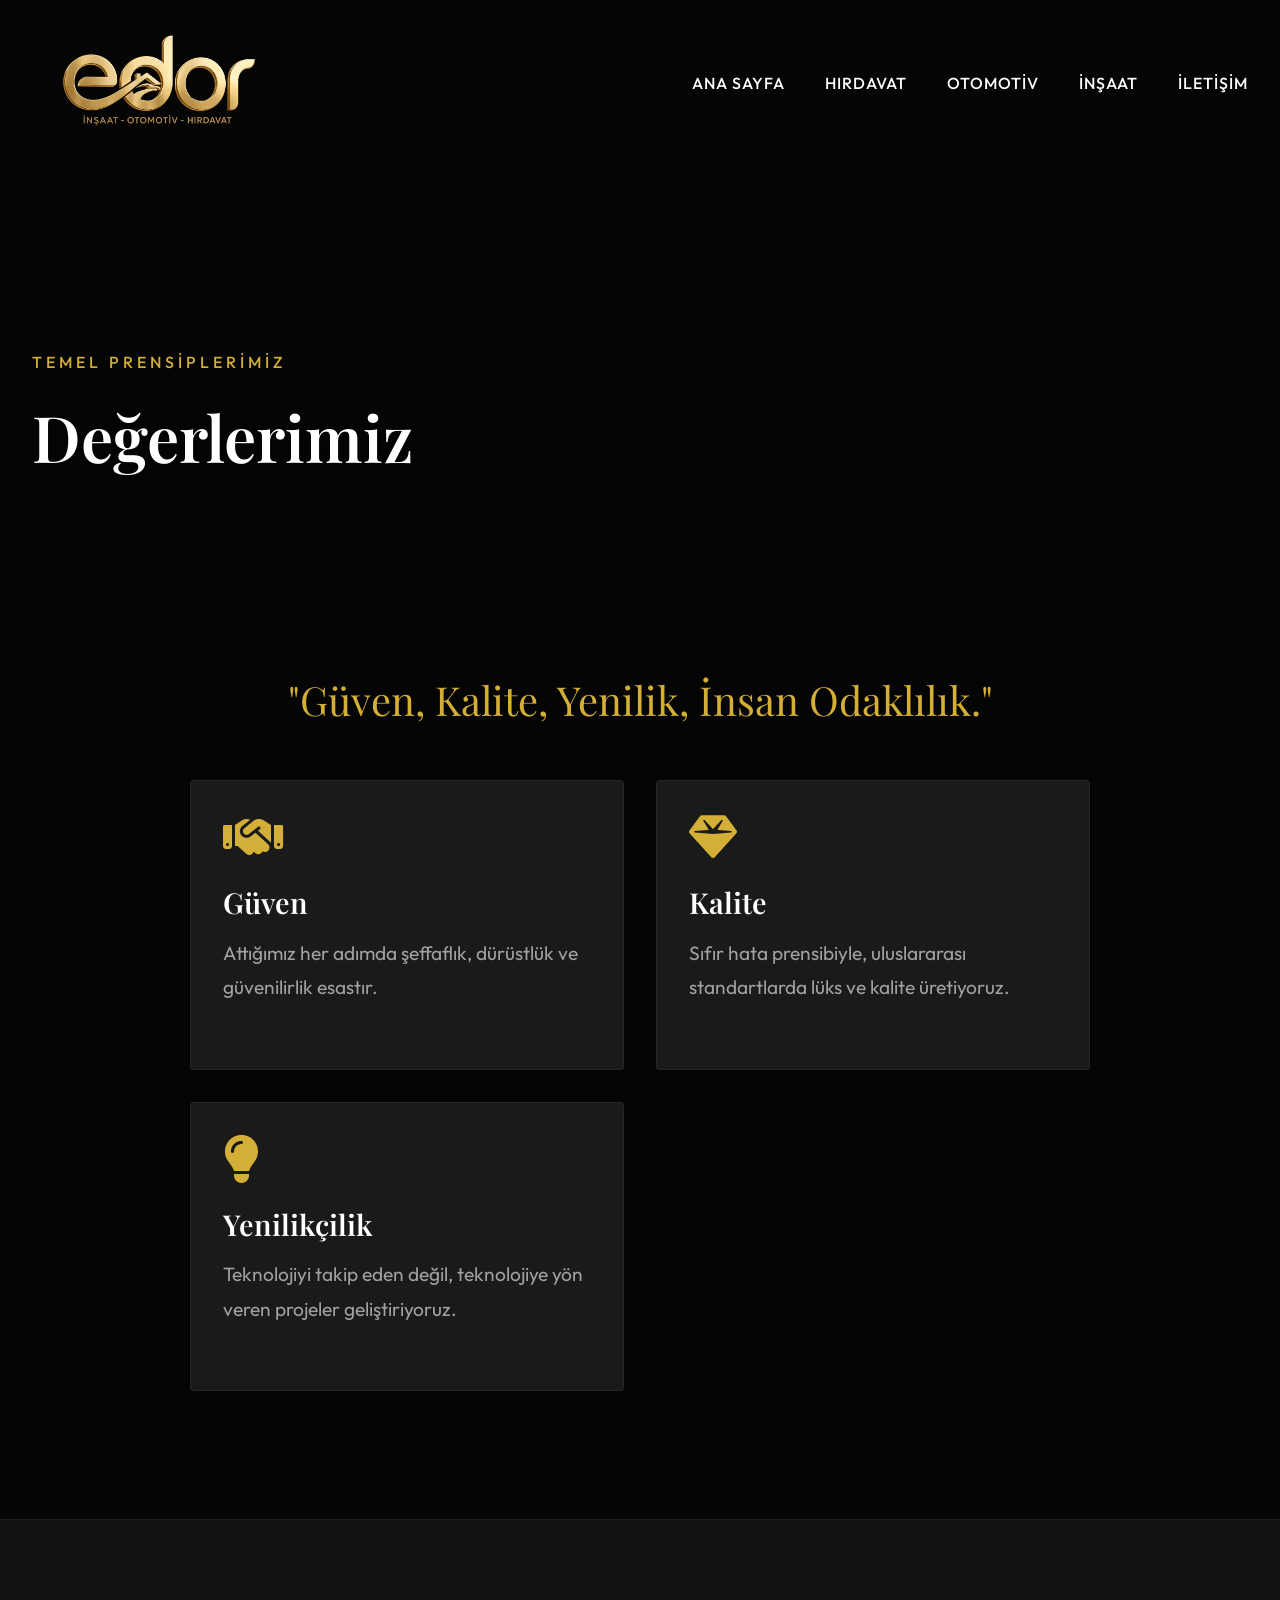
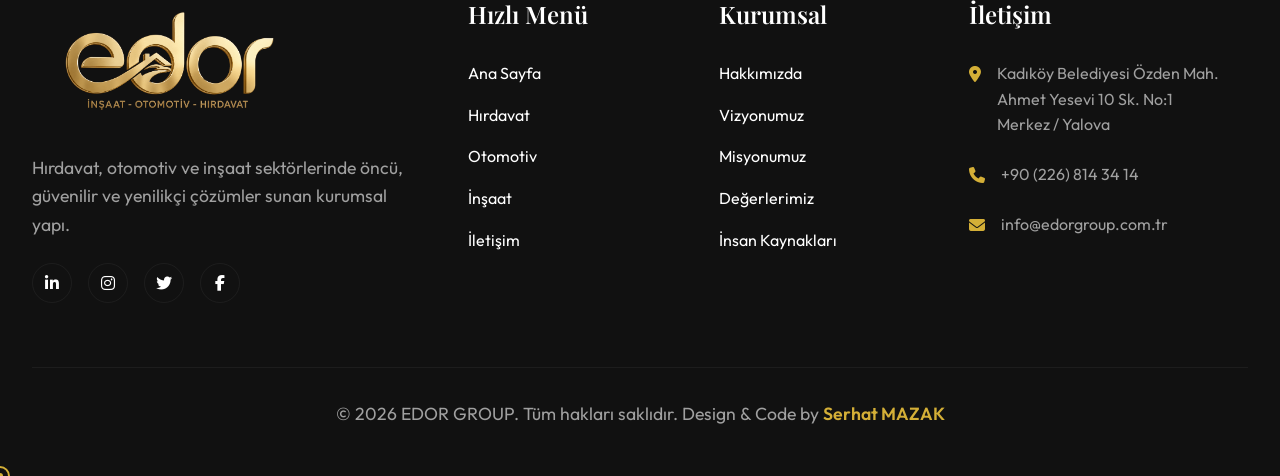
==== commit 8521d47c: "update project footer" ====
--- a/degerlerimiz.html
+++ b/degerlerimiz.html
@@ -154,7 +154,7 @@
                     <ul>
                         <li>
                             <i class="fa-solid fa-location-dot"></i>
-                            <span>Levent Mah. Büyükdere Cad. No: 123<br>Şişli / İstanbul</span>
+                            <span>Kadıköy Belediyesi Özden Mah.<br>Ahmet Yesevi 10 Sk. No:1<br>Merkez / Yalova</span>
                         </li>
                         <li>
                             <i class="fa-solid fa-phone"></i>
